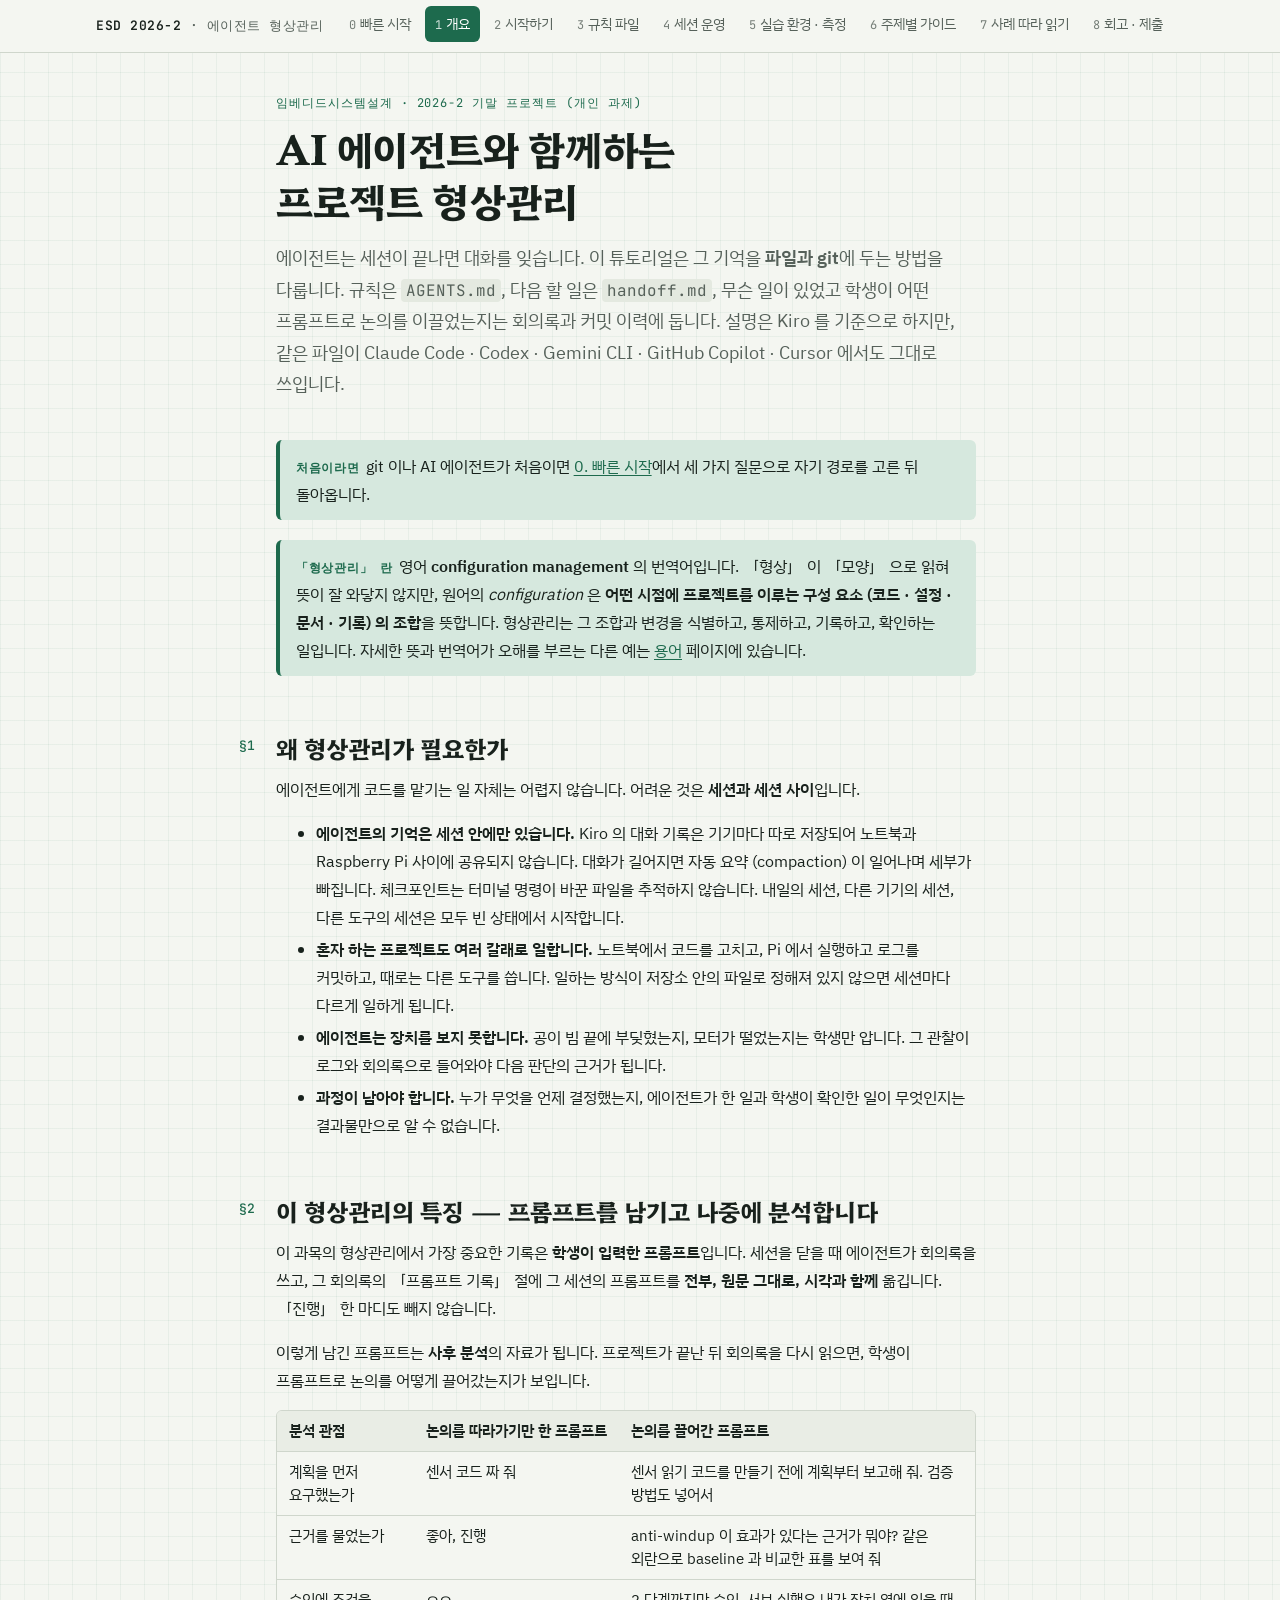
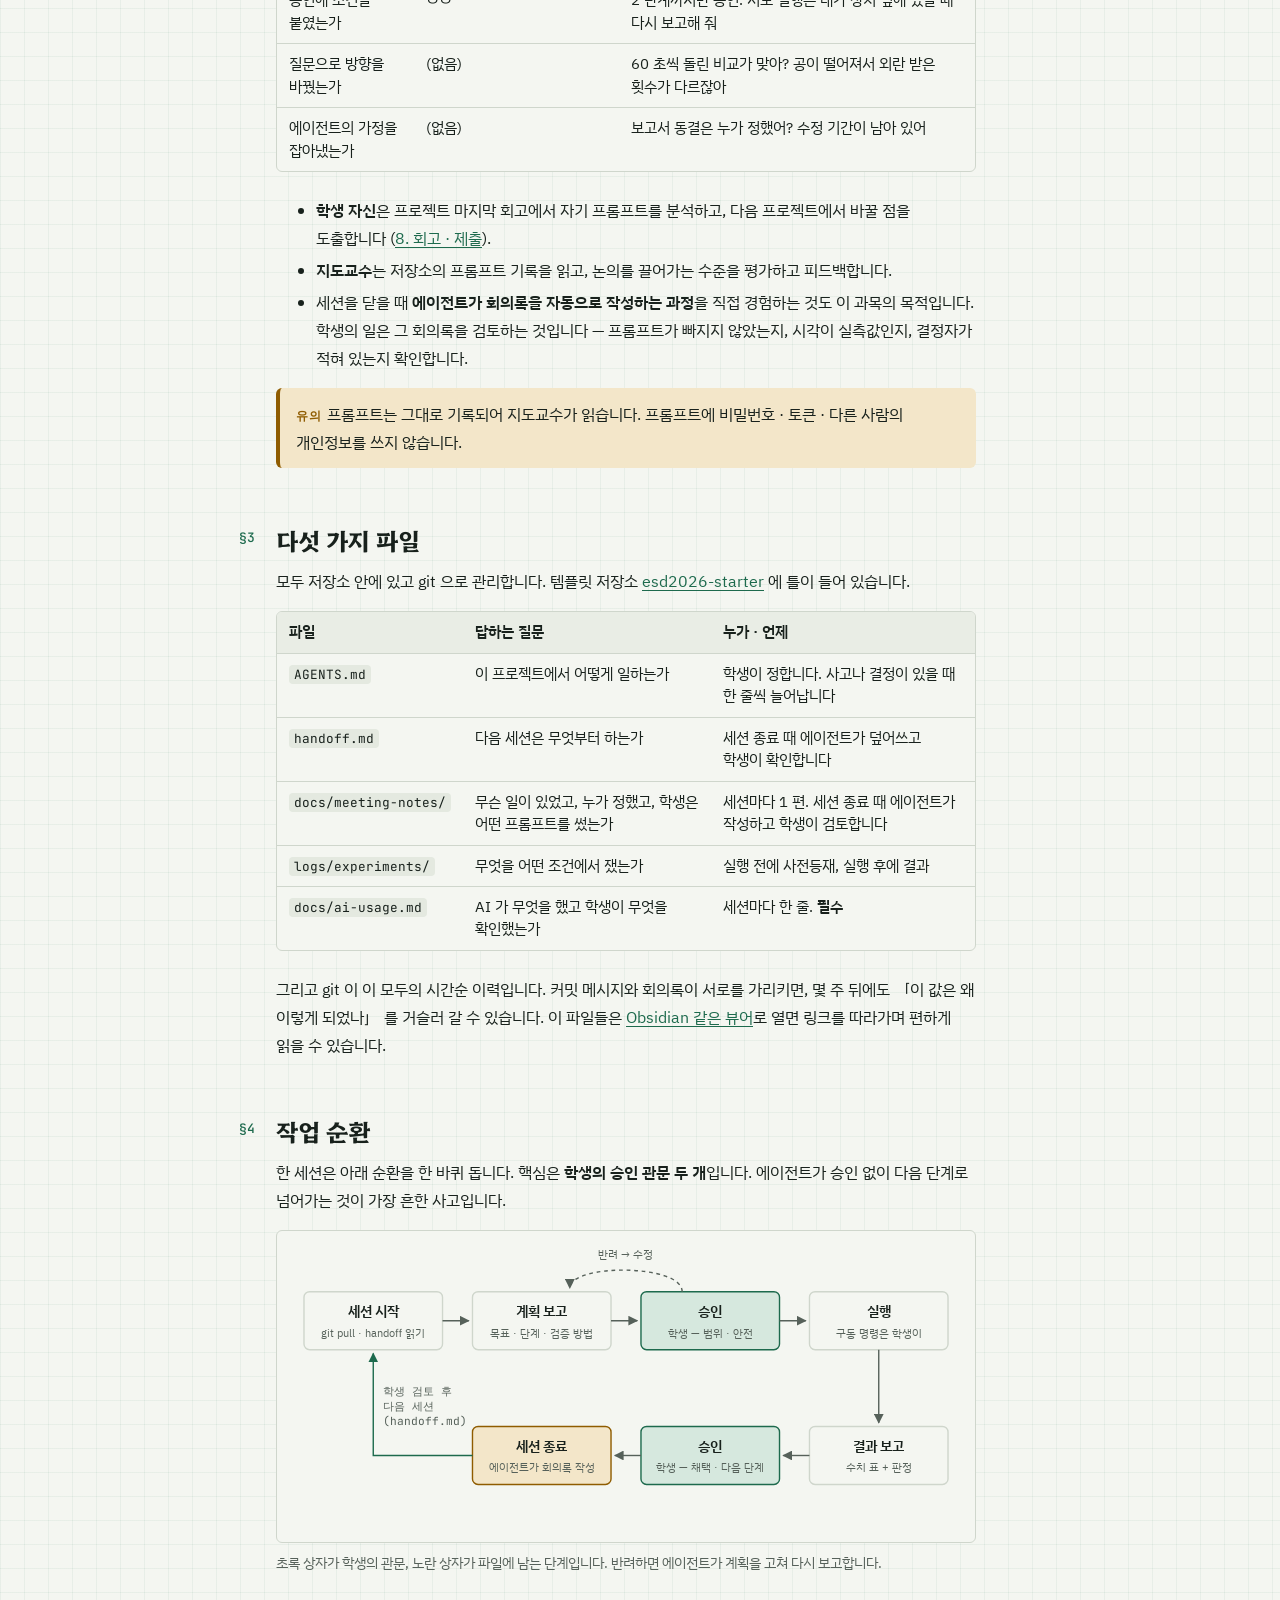
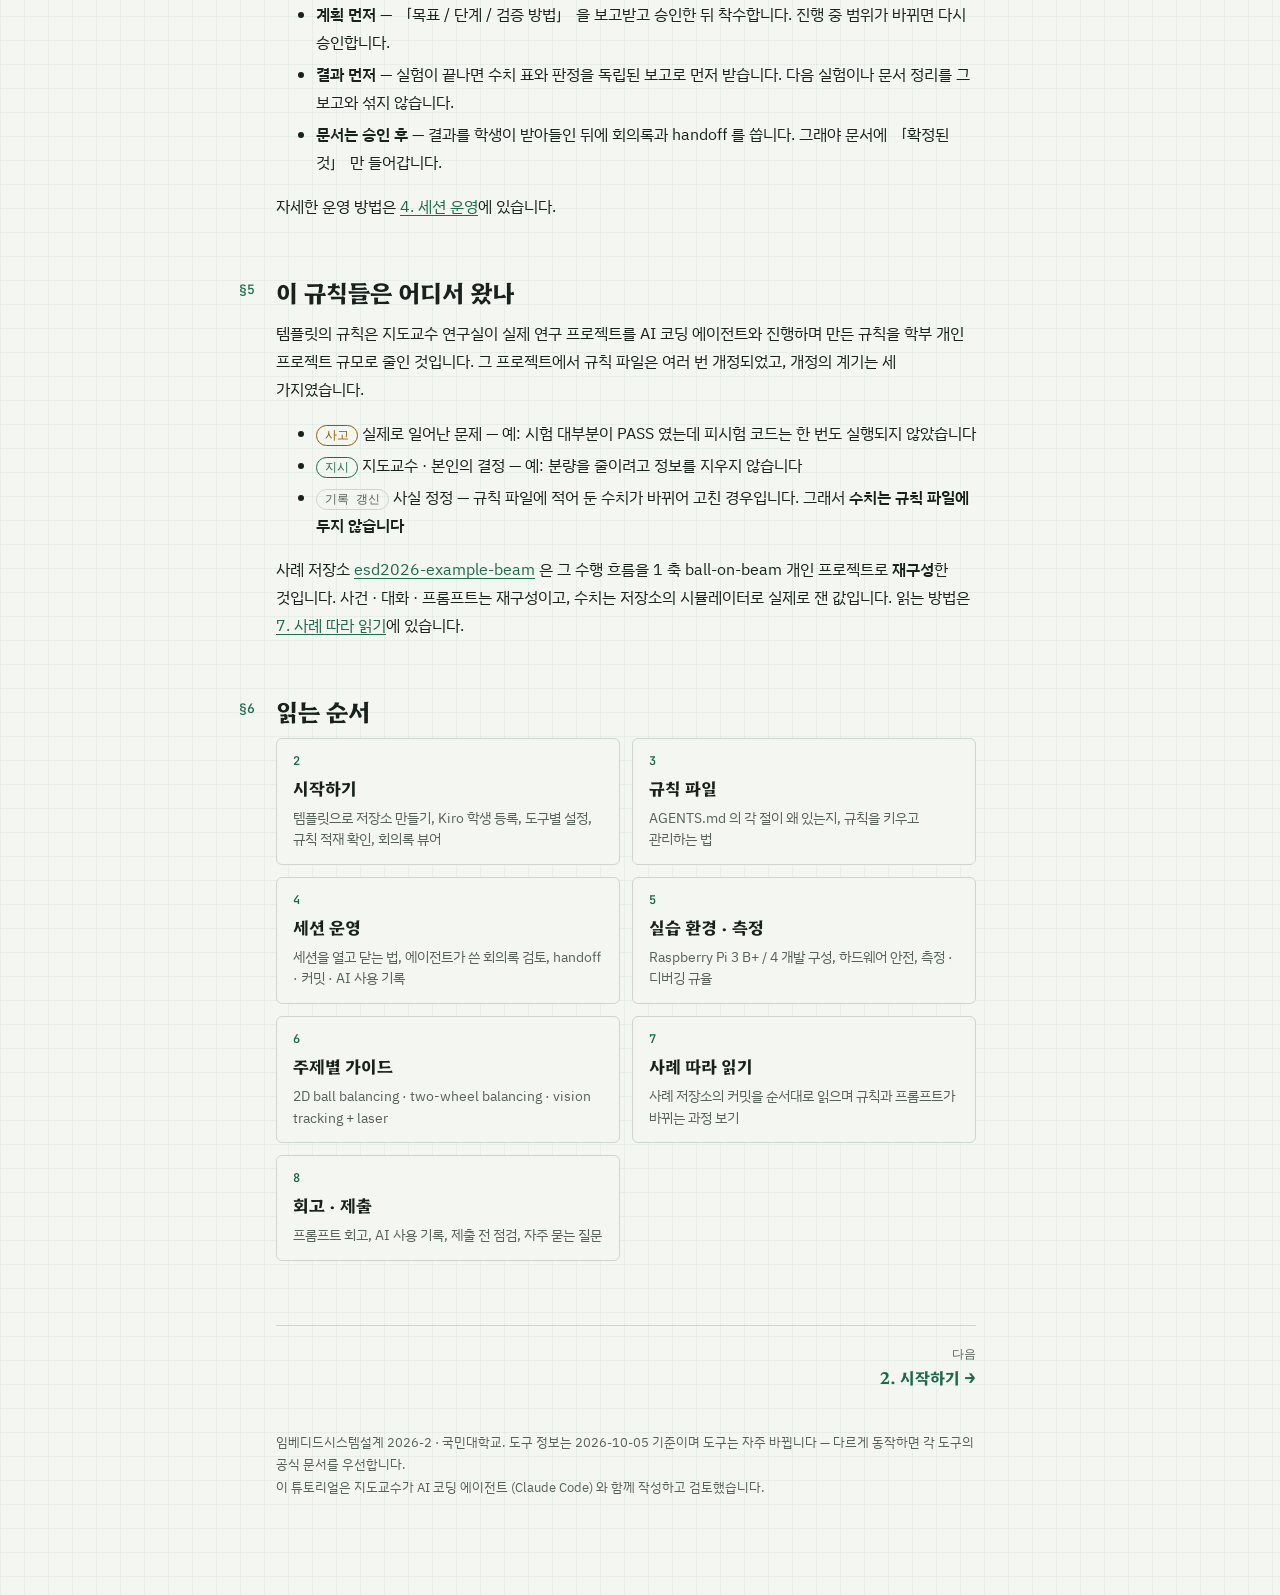
==== index.html @ 3dd1a9c3 "Tutorial site: quick start, eight chapters, three basics pages, glossary" ====
<!doctype html>
<html lang="ko">
<head>
<meta charset="utf-8">
<meta name="viewport" content="width=device-width, initial-scale=1, viewport-fit=cover">
<title>에이전트 형상관리 튜토리얼</title>
<meta name="description" content="임베디드시스템설계 2026-2 기말 프로젝트를 AI 코딩 에이전트와 진행할 때의 규칙 파일 · 인수인계 · 회의록 · 프롬프트 기록 방법">
<link rel="preconnect" href="https://fonts.googleapis.com">
<link rel="preconnect" href="https://fonts.gstatic.com" crossorigin>
<link rel="stylesheet" href="https://fonts.googleapis.com/css2?family=Hahmlet:wght@500;600;700&family=IBM+Plex+Sans+KR:wght@400;500;600&family=JetBrains+Mono:wght@400;500;600&display=swap">
<link rel="stylesheet" href="assets/style.css">
<script src="assets/site.js" defer></script>
</head>
<body>
<header class="topbar"><div class="topbar-inner">
  <a class="brand" href="index.html"><b>ESD 2026-2</b> · 에이전트 형상관리</a>
  <nav class="nav" aria-label="튜토리얼 페이지"><ol>
    <li><a href="start.html"><span class="n">0</span>빠른 시작</a></li>
    <li><a href="index.html" aria-current="page"><span class="n">1</span>개요</a></li>
    <li><a href="setup.html"><span class="n">2</span>시작하기</a></li>
    <li><a href="rules.html"><span class="n">3</span>규칙 파일</a></li>
    <li><a href="session.html"><span class="n">4</span>세션 운영</a></li>
    <li><a href="lab.html"><span class="n">5</span>실습 환경 · 측정</a></li>
    <li><a href="topics.html"><span class="n">6</span>주제별 가이드</a></li>
    <li><a href="case.html"><span class="n">7</span>사례 따라 읽기</a></li>
    <li><a href="submit.html"><span class="n">8</span>회고 · 제출</a></li>
    <li><a href="terms.html"><span class="n">∗</span>용어</a></li>
  </ol></nav>
</div></header>

<main class="page"><div class="col">

<header class="lead">
  <p class="eyebrow">임베디드시스템설계 · 2026-2 기말 프로젝트 (개인 과제)</p>
  <h1>AI 에이전트와 함께하는 프로젝트 형상관리</h1>
  <p class="lede">에이전트는 세션이 끝나면 대화를 잊습니다. 이 튜토리얼은 그 기억을 <strong>파일과 git</strong>에 두는 방법을 다룹니다.
  규칙은 <code>AGENTS.md</code>, 다음 할 일은 <code>handoff.md</code>, 무슨 일이 있었고 학생이 어떤 프롬프트로 논의를 이끌었는지는 회의록과 커밋 이력에 둡니다.
  설명은 Kiro 를 기준으로 하지만, 같은 파일이 Claude Code · Codex · Gemini CLI · GitHub Copilot · Cursor 에서도 그대로 쓰입니다.</p>
</header>

<div class="note"><p><span class="tag">처음이라면</span>git 이나 AI 에이전트가 처음이면 <a href="start.html">0. 빠른 시작</a>에서 세 가지 질문으로 자기 경로를 고른 뒤 돌아옵니다.</p></div>
<div class="note"><p><span class="tag">「형상관리」 란</span>영어 <strong>configuration management</strong> 의 번역어입니다. 「형상」 이 「모양」 으로 읽혀 뜻이 잘 와닿지 않지만,
원어의 <em>configuration</em> 은 <strong>어떤 시점에 프로젝트를 이루는 구성 요소 (코드 · 설정 · 문서 · 기록) 의 조합</strong>을 뜻합니다.
형상관리는 그 조합과 변경을 식별하고, 통제하고, 기록하고, 확인하는 일입니다. 자세한 뜻과 번역어가 오해를 부르는 다른 예는 <a href="terms.html">용어</a> 페이지에 있습니다.</p></div>

<h2 id="why"><span class="sec">§1</span>왜 형상관리가 필요한가</h2>
<p>에이전트에게 코드를 맡기는 일 자체는 어렵지 않습니다. 어려운 것은 <strong>세션과 세션 사이</strong>입니다.</p>
<ul>
  <li><strong>에이전트의 기억은 세션 안에만 있습니다.</strong> Kiro 의 대화 기록은 기기마다 따로 저장되어 노트북과 Raspberry Pi 사이에 공유되지 않습니다.
  대화가 길어지면 자동 요약 (compaction) 이 일어나며 세부가 빠집니다. 체크포인트는 터미널 명령이 바꾼 파일을 추적하지 않습니다.
  내일의 세션, 다른 기기의 세션, 다른 도구의 세션은 모두 빈 상태에서 시작합니다.</li>
  <li><strong>혼자 하는 프로젝트도 여러 갈래로 일합니다.</strong> 노트북에서 코드를 고치고, Pi 에서 실행하고 로그를 커밋하고, 때로는 다른 도구를 씁니다.
  일하는 방식이 저장소 안의 파일로 정해져 있지 않으면 세션마다 다르게 일하게 됩니다.</li>
  <li><strong>에이전트는 장치를 보지 못합니다.</strong> 공이 빔 끝에 부딪혔는지, 모터가 떨었는지는 학생만 압니다. 그 관찰이 로그와 회의록으로 들어와야 다음 판단의 근거가 됩니다.</li>
  <li><strong>과정이 남아야 합니다.</strong> 누가 무엇을 언제 결정했는지, 에이전트가 한 일과 학생이 확인한 일이 무엇인지는 결과물만으로 알 수 없습니다.</li>
</ul>

<h2 id="prompts"><span class="sec">§2</span>이 형상관리의 특징 — 프롬프트를 남기고 나중에 분석합니다</h2>
<p>이 과목의 형상관리에서 가장 중요한 기록은 <strong>학생이 입력한 프롬프트</strong>입니다. 세션을 닫을 때 에이전트가 회의록을 쓰고,
그 회의록의 「프롬프트 기록」 절에 그 세션의 프롬프트를 <strong>전부, 원문 그대로, 시각과 함께</strong> 옮깁니다. 「진행」 한 마디도 빼지 않습니다.</p>
<p>이렇게 남긴 프롬프트는 <strong>사후 분석</strong>의 자료가 됩니다. 프로젝트가 끝난 뒤 회의록을 다시 읽으면, 학생이 프롬프트로 논의를 어떻게 끌어갔는지가 보입니다.</p>
<div class="table-wrap"><table>
  <thead><tr><th>분석 관점</th><th>논의를 따라가기만 한 프롬프트</th><th>논의를 끌어간 프롬프트</th></tr></thead>
  <tbody>
    <tr><td>계획을 먼저 요구했는가</td><td>센서 코드 짜 줘</td><td>센서 읽기 코드를 만들기 전에 계획부터 보고해 줘. 검증 방법도 넣어서</td></tr>
    <tr><td>근거를 물었는가</td><td>좋아, 진행</td><td>anti-windup 이 효과가 있다는 근거가 뭐야? 같은 외란으로 baseline 과 비교한 표를 보여 줘</td></tr>
    <tr><td>승인에 조건을 붙였는가</td><td>ㅇㅇ</td><td>2 단계까지만 승인. 서보 실행은 내가 장치 옆에 있을 때 다시 보고해 줘</td></tr>
    <tr><td>질문으로 방향을 바꿨는가</td><td>(없음)</td><td>60 초씩 돌린 비교가 맞아? 공이 떨어져서 외란 받은 횟수가 다르잖아</td></tr>
    <tr><td>에이전트의 가정을 잡아냈는가</td><td>(없음)</td><td>보고서 동결은 누가 정했어? 수정 기간이 남아 있어</td></tr>
  </tbody>
</table></div>
<ul>
  <li><strong>학생 자신</strong>은 프로젝트 마지막 회고에서 자기 프롬프트를 분석하고, 다음 프로젝트에서 바꿀 점을 도출합니다 (<a href="submit.html#retro">8. 회고 · 제출</a>).</li>
  <li><strong>지도교수</strong>는 저장소의 프롬프트 기록을 읽고, 논의를 끌어가는 수준을 평가하고 피드백합니다.</li>
  <li>세션을 닫을 때 <strong>에이전트가 회의록을 자동으로 작성하는 과정</strong>을 직접 경험하는 것도 이 과목의 목적입니다. 학생의 일은 그 회의록을 검토하는 것입니다 — 프롬프트가 빠지지 않았는지, 시각이 실측값인지, 결정자가 적혀 있는지 확인합니다.</li>
</ul>
<div class="warn"><p><span class="tag">유의</span>프롬프트는 그대로 기록되어 지도교수가 읽습니다. 프롬프트에 비밀번호 · 토큰 · 다른 사람의 개인정보를 쓰지 않습니다.</p></div>

<h2 id="files"><span class="sec">§3</span>다섯 가지 파일</h2>
<p>모두 저장소 안에 있고 git 으로 관리합니다. 템플릿 저장소 <a href="https://github.com/yongsoojoo/esd2026-starter">esd2026-starter</a> 에 틀이 들어 있습니다.</p>
<div class="table-wrap"><table>
  <thead><tr><th>파일</th><th>답하는 질문</th><th>누가 · 언제</th></tr></thead>
  <tbody>
    <tr><td><code>AGENTS.md</code></td><td>이 프로젝트에서 어떻게 일하는가</td><td>학생이 정합니다. 사고나 결정이 있을 때 한 줄씩 늘어납니다</td></tr>
    <tr><td><code>handoff.md</code></td><td>다음 세션은 무엇부터 하는가</td><td>세션 종료 때 에이전트가 덮어쓰고 학생이 확인합니다</td></tr>
    <tr><td><code>docs/meeting-notes/</code></td><td>무슨 일이 있었고, 누가 정했고, 학생은 어떤 프롬프트를 썼는가</td><td>세션마다 1 편. 세션 종료 때 에이전트가 작성하고 학생이 검토합니다</td></tr>
    <tr><td><code>logs/experiments/</code></td><td>무엇을 어떤 조건에서 쟀는가</td><td>실행 전에 사전등재, 실행 후에 결과</td></tr>
    <tr><td><code>docs/ai-usage.md</code></td><td>AI 가 무엇을 했고 학생이 무엇을 확인했는가</td><td>세션마다 한 줄. <strong>필수</strong></td></tr>
  </tbody>
</table></div>
<p>그리고 git 이 이 모두의 시간순 이력입니다. 커밋 메시지와 회의록이 서로를 가리키면, 몇 주 뒤에도 「이 값은 왜 이렇게 되었나」 를 거슬러 갈 수 있습니다.
이 파일들은 <a href="setup.html#viewer">Obsidian 같은 뷰어</a>로 열면 링크를 따라가며 편하게 읽을 수 있습니다.</p>

<h2 id="cycle"><span class="sec">§4</span>작업 순환</h2>
<p>한 세션은 아래 순환을 한 바퀴 돕니다. 핵심은 <strong>학생의 승인 관문 두 개</strong>입니다. 에이전트가 승인 없이 다음 단계로 넘어가는 것이 가장 흔한 사고입니다.</p>
<figure>
  <div class="diagram">
    <svg viewBox="0 -28 720 298" width="720" role="img" aria-labelledby="cycle-title">
      <title id="cycle-title">세션 시작, 계획 보고, 학생 승인, 실행, 결과 보고, 학생 승인, 세션 종료를 거쳐 다음 세션으로 돌아가는 순환</title>
      <defs>
        <marker id="ah" viewBox="0 0 10 10" refX="9" refY="5" markerWidth="7" markerHeight="7" orient="auto-start-reverse"><path class="arrowhead" d="M0,0 L10,5 L0,10 z"/></marker>
        <marker id="ah-acc" viewBox="0 0 10 10" refX="9" refY="5" markerWidth="7" markerHeight="7" orient="auto-start-reverse"><path class="arrowhead accent" d="M0,0 L10,5 L0,10 z"/></marker>
      </defs>
      <rect class="box" x="16" y="24" width="148" height="62" rx="6"/>
      <text x="90" y="50" text-anchor="middle" font-size="15" font-weight="600">세션 시작</text>
      <text x="90" y="72" text-anchor="middle" font-size="12" class="muted">git pull · handoff 읽기</text>

      <rect class="box" x="196" y="24" width="148" height="62" rx="6"/>
      <text x="270" y="50" text-anchor="middle" font-size="15" font-weight="600">계획 보고</text>
      <text x="270" y="72" text-anchor="middle" font-size="12" class="muted">목표 · 단계 · 검증 방법</text>

      <rect class="box human" x="376" y="24" width="148" height="62" rx="6"/>
      <text x="450" y="50" text-anchor="middle" font-size="15" font-weight="600">승인</text>
      <text x="450" y="72" text-anchor="middle" font-size="12" class="muted">학생 — 범위 · 안전</text>

      <rect class="box" x="556" y="24" width="148" height="62" rx="6"/>
      <text x="630" y="50" text-anchor="middle" font-size="15" font-weight="600">실행</text>
      <text x="630" y="72" text-anchor="middle" font-size="12" class="muted">구동 명령은 학생이</text>

      <rect class="box" x="556" y="168" width="148" height="62" rx="6"/>
      <text x="630" y="194" text-anchor="middle" font-size="15" font-weight="600">결과 보고</text>
      <text x="630" y="216" text-anchor="middle" font-size="12" class="muted">수치 표 + 판정</text>

      <rect class="box human" x="376" y="168" width="148" height="62" rx="6"/>
      <text x="450" y="194" text-anchor="middle" font-size="15" font-weight="600">승인</text>
      <text x="450" y="216" text-anchor="middle" font-size="12" class="muted">학생 — 채택 · 다음 단계</text>

      <rect class="box file" x="196" y="168" width="148" height="62" rx="6"/>
      <text x="270" y="194" text-anchor="middle" font-size="15" font-weight="600">세션 종료</text>
      <text x="270" y="216" text-anchor="middle" font-size="12" class="muted">에이전트가 회의록 작성</text>

      <path class="edge" d="M164,55 H192" marker-end="url(#ah)"/>
      <path class="edge" d="M344,55 H372" marker-end="url(#ah)"/>
      <path class="edge" d="M524,55 H552" marker-end="url(#ah)"/>
      <path class="edge" d="M630,86 V164" marker-end="url(#ah)"/>
      <path class="edge" d="M556,199 H528" marker-end="url(#ah)"/>
      <path class="edge" d="M376,199 H348" marker-end="url(#ah)"/>
      <path class="edge accent" d="M196,199 H90 V90" marker-end="url(#ah-acc)"/>
      <text x="100" y="134" font-size="12" class="mono muted">학생 검토 후</text>
      <text x="100" y="150" font-size="12" class="mono muted">다음 세션</text>
      <text x="100" y="166" font-size="12" class="mono muted">(handoff.md)</text>
      <path class="edge" d="M420,24 C420,-6 300,-6 300,20" stroke-dasharray="4 4" marker-end="url(#ah)"/>
      <text x="360" y="-12" text-anchor="middle" font-size="12" class="muted">반려 → 수정</text>
    </svg>
  </div>
  <figcaption>초록 상자가 학생의 관문, 노란 상자가 파일에 남는 단계입니다. 반려하면 에이전트가 계획을 고쳐 다시 보고합니다.</figcaption>
</figure>
<ul>
  <li><strong>계획 먼저</strong> — 「목표 / 단계 / 검증 방법」 을 보고받고 승인한 뒤 착수합니다. 진행 중 범위가 바뀌면 다시 승인합니다.</li>
  <li><strong>결과 먼저</strong> — 실험이 끝나면 수치 표와 판정을 독립된 보고로 먼저 받습니다. 다음 실험이나 문서 정리를 그 보고와 섞지 않습니다.</li>
  <li><strong>문서는 승인 후</strong> — 결과를 학생이 받아들인 뒤에 회의록과 handoff 를 씁니다. 그래야 문서에 「확정된 것」 만 들어갑니다.</li>
</ul>
<p>자세한 운영 방법은 <a href="session.html">4. 세션 운영</a>에 있습니다.</p>

<h2 id="origin"><span class="sec">§5</span>이 규칙들은 어디서 왔나</h2>
<p>템플릿의 규칙은 지도교수 연구실이 실제 연구 프로젝트를 AI 코딩 에이전트와 진행하며 만든 규칙을 학부 개인 프로젝트 규모로 줄인 것입니다.
그 프로젝트에서 규칙 파일은 여러 번 개정되었고, 개정의 계기는 세 가지였습니다.</p>
<ul>
  <li><span class="chip incident">사고</span> 실제로 일어난 문제 — 예: 시험 대부분이 PASS 였는데 피시험 코드는 한 번도 실행되지 않았습니다</li>
  <li><span class="chip directive">지시</span> 지도교수 · 본인의 결정 — 예: 분량을 줄이려고 정보를 지우지 않습니다</li>
  <li><span class="chip">기록 갱신</span> 사실 정정 — 규칙 파일에 적어 둔 수치가 바뀌어 고친 경우입니다. 그래서 <strong>수치는 규칙 파일에 두지 않습니다</strong></li>
</ul>
<p>사례 저장소 <a href="https://github.com/yongsoojoo/esd2026-example-beam">esd2026-example-beam</a> 은 그 수행 흐름을 1 축 ball-on-beam 개인 프로젝트로 <strong>재구성</strong>한 것입니다.
사건 · 대화 · 프롬프트는 재구성이고, 수치는 저장소의 시뮬레이터로 실제로 잰 값입니다. 읽는 방법은 <a href="case.html">7. 사례 따라 읽기</a>에 있습니다.</p>

<h2 id="map"><span class="sec">§6</span>읽는 순서</h2>
<div class="cards">
  <a class="card" href="setup.html"><span class="n">2</span><b>시작하기</b><span>템플릿으로 저장소 만들기, Kiro 학생 등록, 도구별 설정, 규칙 적재 확인, 회의록 뷰어</span></a>
  <a class="card" href="rules.html"><span class="n">3</span><b>규칙 파일</b><span>AGENTS.md 의 각 절이 왜 있는지, 규칙을 키우고 관리하는 법</span></a>
  <a class="card" href="session.html"><span class="n">4</span><b>세션 운영</b><span>세션을 열고 닫는 법, 에이전트가 쓴 회의록 검토, handoff · 커밋 · AI 사용 기록</span></a>
  <a class="card" href="lab.html"><span class="n">5</span><b>실습 환경 · 측정</b><span>Raspberry Pi 3 B+ / 4 개발 구성, 하드웨어 안전, 측정 · 디버깅 규율</span></a>
  <a class="card" href="topics.html"><span class="n">6</span><b>주제별 가이드</b><span>2D ball balancing · two-wheel balancing · vision tracking + laser</span></a>
  <a class="card" href="case.html"><span class="n">7</span><b>사례 따라 읽기</b><span>사례 저장소의 커밋을 순서대로 읽으며 규칙과 프롬프트가 바뀌는 과정 보기</span></a>
  <a class="card" href="submit.html"><span class="n">8</span><b>회고 · 제출</b><span>프롬프트 회고, AI 사용 기록, 제출 전 점검, 자주 묻는 질문</span></a>
</div>

<div class="pager">
  <a class="next" href="setup.html"><span>다음</span><b>2. 시작하기 →</b></a>
</div>

<footer class="site">
  <p>임베디드시스템설계 2026-2 · 국민대학교. 도구 정보는 2026-10-05 기준이며 도구는 자주 바뀝니다 — 다르게 동작하면 각 도구의 공식 문서를 우선합니다.<br>
  이 튜토리얼은 지도교수가 AI 코딩 에이전트 (Claude Code) 와 함께 작성하고 검토했습니다.</p>
</footer>

</div></main>
</body>
</html>
---- assets/style.css ----
/* Layout concept: an engineering logbook — one reading column (~68ch) on grid paper,
   section numbers (§) hang in the left margin on wide screens, rules and incidents are tagged like log entries. */
:root {
  --paper: #f4f6f1;
  --panel: #e9ede5;
  --ink: #18211c;
  --muted: #56615a;
  --rule: #cfd6cc;
  --grid: rgba(30, 107, 78, 0.06);
  --accent: #1d6a4d;
  --accent-soft: #d6e8de;
  --on-accent: #ffffff;
  --amber: #8f5c00;
  --amber-soft: #f3e6c9;
  --danger: #a8261d;
  --danger-soft: #f5dcd8;
  --code-bg: #e4e9e0;
  --f-display: "Hahmlet", "Noto Serif KR", "AppleMyungjo", serif;
  --f-body: "IBM Plex Sans KR", "Apple SD Gothic Neo", "Malgun Gothic", system-ui, sans-serif;
  --f-mono: "JetBrains Mono", "Nanum Gothic Coding", ui-monospace, "SFMono-Regular", Menlo, Consolas, monospace;
  --measure: 70ch;
  --radius: 6px;
  color-scheme: light;
}
@media (prefers-color-scheme: dark) {
  :root:not([data-theme="light"]) {
    --paper: #111714; --panel: #18201c; --ink: #e2e8e4; --muted: #9ba7a0; --rule: #2b3530;
    --grid: rgba(91, 196, 145, 0.05); --accent: #5bc491; --accent-soft: #1d3329; --on-accent: #0c1310;
    --amber: #e3ab4f; --amber-soft: #33291a; --danger: #f08a80; --danger-soft: #3a1f1c; --code-bg: #1a231f;
    color-scheme: dark;
  }
}
:root[data-theme="dark"] {
  --paper: #111714; --panel: #18201c; --ink: #e2e8e4; --muted: #9ba7a0; --rule: #2b3530;
  --grid: rgba(91, 196, 145, 0.05); --accent: #5bc491; --accent-soft: #1d3329; --on-accent: #0c1310;
  --amber: #e3ab4f; --amber-soft: #33291a; --danger: #f08a80; --danger-soft: #3a1f1c; --code-bg: #1a231f;
  color-scheme: dark;
}

* { box-sizing: border-box; }
html { -webkit-text-size-adjust: 100%; }
body {
  margin: 0;
  background-color: var(--paper);
  background-image:
    linear-gradient(var(--grid) 1px, transparent 1px),
    linear-gradient(90deg, var(--grid) 1px, transparent 1px);
  background-size: 24px 24px;
  color: var(--ink);
  font: 16px/1.75 var(--f-body);
  word-break: keep-all;
  overflow-wrap: anywhere;
}
a { color: var(--accent); text-underline-offset: 3px; }
a:focus-visible, button:focus-visible { outline: 2px solid var(--accent); outline-offset: 2px; }
img, svg { max-width: 100%; height: auto; }

/* ---------- top bar ---------- */
.topbar {
  position: sticky; top: env(safe-area-inset-top, 0px); z-index: 10;
  background: var(--paper);
  border-bottom: 1px solid var(--rule);
}
.topbar-inner {
  max-width: 1120px; margin: 0 auto; padding-inline: 16px;
  display: flex; align-items: center; gap: 16px; min-height: 52px;
}
.brand { font-family: var(--f-mono); font-size: 13px; letter-spacing: 0.04em; color: var(--muted); white-space: nowrap; text-decoration: none; }
.brand b { color: var(--ink); font-weight: 600; }
.nav { overflow-x: auto; scrollbar-width: none; min-width: 0; flex: 1; }
.nav::-webkit-scrollbar { display: none; }
.nav ol { list-style: none; margin: 0; padding: 0; display: flex; gap: 4px; }
.nav a {
  display: block; padding: 6px 10px; border-radius: var(--radius);
  color: var(--muted); text-decoration: none; font-size: 14px; white-space: nowrap;
}
.nav a:hover { color: var(--ink); background: var(--panel); }
.nav a[aria-current="page"] { color: var(--on-accent); background: var(--accent); }
.nav .n { font-family: var(--f-mono); font-size: 12px; margin-right: 4px; opacity: 0.8; }

/* ---------- page column ---------- */
.page { max-width: 1120px; margin: 0 auto; padding-inline: 16px; padding-block: 40px 80px; }
.col { max-width: var(--measure); margin-inline: auto; }
@media (min-width: 1040px) {
  .col { margin-left: 180px; }
}
header.lead { margin-bottom: 40px; }
.eyebrow { font-family: var(--f-mono); font-size: 12px; letter-spacing: 0.08em; text-transform: uppercase; color: var(--accent); margin: 0 0 8px; }
h1, h2, h3 { font-family: var(--f-display); line-height: 1.3; text-wrap: balance; color: var(--ink); }
h1 { font-size: clamp(28px, 4.6vw, 40px); font-weight: 700; margin: 0 0 16px; letter-spacing: -0.01em; }
h2 { font-size: 24px; font-weight: 700; margin: 56px 0 12px; position: relative; scroll-margin-top: 72px; }
h3 { font-size: 18px; font-weight: 600; margin: 32px 0 8px; scroll-margin-top: 72px; }
h2 .sec {
  font-family: var(--f-mono); font-size: 13px; font-weight: 500; color: var(--accent);
  display: block; margin-bottom: 2px; letter-spacing: 0.04em;
}
@media (min-width: 1040px) {
  h2 .sec { position: absolute; left: -150px; top: 6px; width: 130px; text-align: right; }
}
p, ul, ol { margin: 0 0 16px; }
li { margin-bottom: 4px; }
.lede { font-size: 18px; color: var(--muted); max-width: 62ch; }
strong { font-weight: 600; }
hr { border: 0; border-top: 1px solid var(--rule); margin: 48px 0; }
small, .small { font-size: 14px; color: var(--muted); }

/* ---------- code ---------- */
code { font-family: var(--f-mono); font-size: 0.88em; background: var(--code-bg); padding: 1px 5px; border-radius: 4px; }
pre {
  position: relative; margin: 0 0 20px; padding: 36px 16px 14px; overflow-x: auto;
  background: var(--code-bg); border: 1px solid var(--rule); border-radius: var(--radius);
  font: 13.5px/1.6 var(--f-mono); tab-size: 2;
}
pre code { background: none; padding: 0; font-size: inherit; white-space: pre; }
pre[data-file]::before {
  content: attr(data-file); position: absolute; top: 10px; left: 16px; right: 64px; color: var(--muted);
  font-size: 12px; letter-spacing: 0.03em; white-space: nowrap; overflow: hidden; text-overflow: ellipsis;
}
.copy {
  position: absolute; top: 8px; right: 8px; font: 12px var(--f-mono); color: var(--muted);
  background: var(--paper); border: 1px solid var(--rule); border-radius: 4px; padding: 2px 8px; cursor: pointer;
}
.copy:hover { color: var(--ink); }

/* ---------- prompt (what a student types) ---------- */
.prompt {
  margin: 0 0 20px; padding: 12px 72px 12px 44px; position: relative;
  border: 1px dashed var(--accent); border-radius: var(--radius); background: var(--paper);
}
.prompt::before {
  content: "›"; position: absolute; left: 16px; top: 8px; font: 700 20px var(--f-mono); color: var(--accent);
}
.prompt p:last-child { margin-bottom: 0; }

/* ---------- callouts ---------- */
.note, .warn, .danger {
  margin: 0 0 20px; padding: 12px 16px; border-radius: var(--radius); border-left: 4px solid;
}
.note { background: var(--accent-soft); border-color: var(--accent); }
.warn { background: var(--amber-soft); border-color: var(--amber); }
.danger { background: var(--danger-soft); border-color: var(--danger); }
.note > :last-child, .warn > :last-child, .danger > :last-child { margin-bottom: 0; }
.tag { font: 600 12px var(--f-mono); letter-spacing: 0.06em; text-transform: uppercase; margin-right: 6px; }
.warn .tag { color: var(--amber); }
.danger .tag { color: var(--danger); }
.note .tag { color: var(--accent); }

/* ---------- rule entries (quoted from AGENTS.md) ---------- */
.rule { border-top: 1px solid var(--rule); padding-block: 14px; display: grid; grid-template-columns: 64px minmax(0, 1fr); gap: 12px; }
.rule:last-of-type { border-bottom: 1px solid var(--rule); }
.rule .ref { font: 600 13px var(--f-mono); color: var(--accent); padding-top: 3px; }
.rule h3 { margin: 0 0 4px; font-size: 16px; }
.rule p { margin: 0 0 6px; }
.rule p:last-child { margin: 0; }
.chip {
  display: inline-block; font: 500 12px var(--f-mono); padding: 1px 8px; border-radius: 999px;
  border: 1px solid var(--rule); color: var(--muted); text-decoration: none; white-space: nowrap;
}
a.chip:hover { border-color: var(--accent); color: var(--accent); }
.chip.incident { border-color: var(--amber); color: var(--amber); }
.chip.directive { border-color: var(--accent); color: var(--accent); }

/* ---------- tables ---------- */
.table-wrap { overflow-x: auto; margin: 0 0 24px; border: 1px solid var(--rule); border-radius: var(--radius); background: var(--paper); }
table { border-collapse: collapse; width: 100%; min-width: 34rem; font-size: 14.5px; line-height: 1.55; }
th, td { text-align: left; vertical-align: top; padding: 9px 12px; border-bottom: 1px solid var(--rule); }
th { font-weight: 600; background: var(--panel); white-space: nowrap; }
tr:last-child td { border-bottom: 0; }
td code { white-space: nowrap; }
.num { font-variant-numeric: tabular-nums; text-align: right; }
.ok { color: var(--accent); font-weight: 600; }
.no { color: var(--danger); font-weight: 600; }
.tbd { color: var(--amber); font-weight: 600; }

/* ---------- cards (page index) ---------- */
.cards { display: grid; grid-template-columns: repeat(auto-fill, minmax(min(100%, 250px), 1fr)); gap: 12px; margin: 0 0 24px; }
.card {
  display: flex; flex-direction: column; gap: 4px; padding: 14px 16px; min-width: 0;
  border: 1px solid var(--rule); border-radius: var(--radius); background: var(--paper);
  color: var(--ink); text-decoration: none;
}
.card:hover { border-color: var(--accent); }
.card .n { font: 600 12px var(--f-mono); color: var(--accent); }
.card b { font-family: var(--f-display); font-size: 17px; }
.card span { font-size: 14px; color: var(--muted); line-height: 1.55; }

/* ---------- figures ---------- */
figure { margin: 0 0 24px; }
figure .diagram { overflow-x: auto; border: 1px solid var(--rule); border-radius: var(--radius); background: var(--paper); padding: 12px; }
figcaption { font-size: 14px; color: var(--muted); margin-top: 8px; }
.diagram svg text { font-family: var(--f-body); fill: var(--ink); }
.diagram svg .mono { font-family: var(--f-mono); }
.diagram svg .muted { fill: var(--muted); }
.diagram svg .box { fill: var(--paper); stroke: var(--rule); stroke-width: 1.5; }
.diagram svg .box.human { fill: var(--accent-soft); stroke: var(--accent); }
.diagram svg .box.file { fill: var(--amber-soft); stroke: var(--amber); }
.diagram svg .edge { stroke: var(--muted); stroke-width: 1.5; fill: none; }
.diagram svg .edge.accent { stroke: var(--accent); }
.diagram svg .arrowhead { fill: var(--muted); }
.diagram svg .arrowhead.accent { fill: var(--accent); }

/* ---------- definition list ---------- */
dl.kv { display: grid; grid-template-columns: minmax(0, 10em) minmax(0, 1fr); gap: 8px 16px; margin: 0 0 20px; }
dl.kv dt { font-weight: 600; }
dl.kv dd { margin: 0; }
@media (max-width: 560px) {
  dl.kv { grid-template-columns: minmax(0, 1fr); gap: 2px; }
  dl.kv dd { margin-bottom: 10px; }
  .rule { grid-template-columns: minmax(0, 1fr); gap: 2px; }
}

/* ---------- pager ---------- */
.pager { display: flex; justify-content: space-between; gap: 12px; flex-wrap: wrap; margin-top: 64px; padding-top: 20px; border-top: 1px solid var(--rule); }
.pager a { text-decoration: none; display: flex; flex-direction: column; min-width: 0; }
.pager a span { font: 12px var(--f-mono); color: var(--muted); }
.pager a b { font-family: var(--f-display); }
.pager .next { text-align: right; margin-left: auto; }

footer.site { margin-top: 40px; font-size: 13px; color: var(--muted); }

@media (prefers-reduced-motion: reduce) {
  * { scroll-behavior: auto !important; transition: none !important; }
}
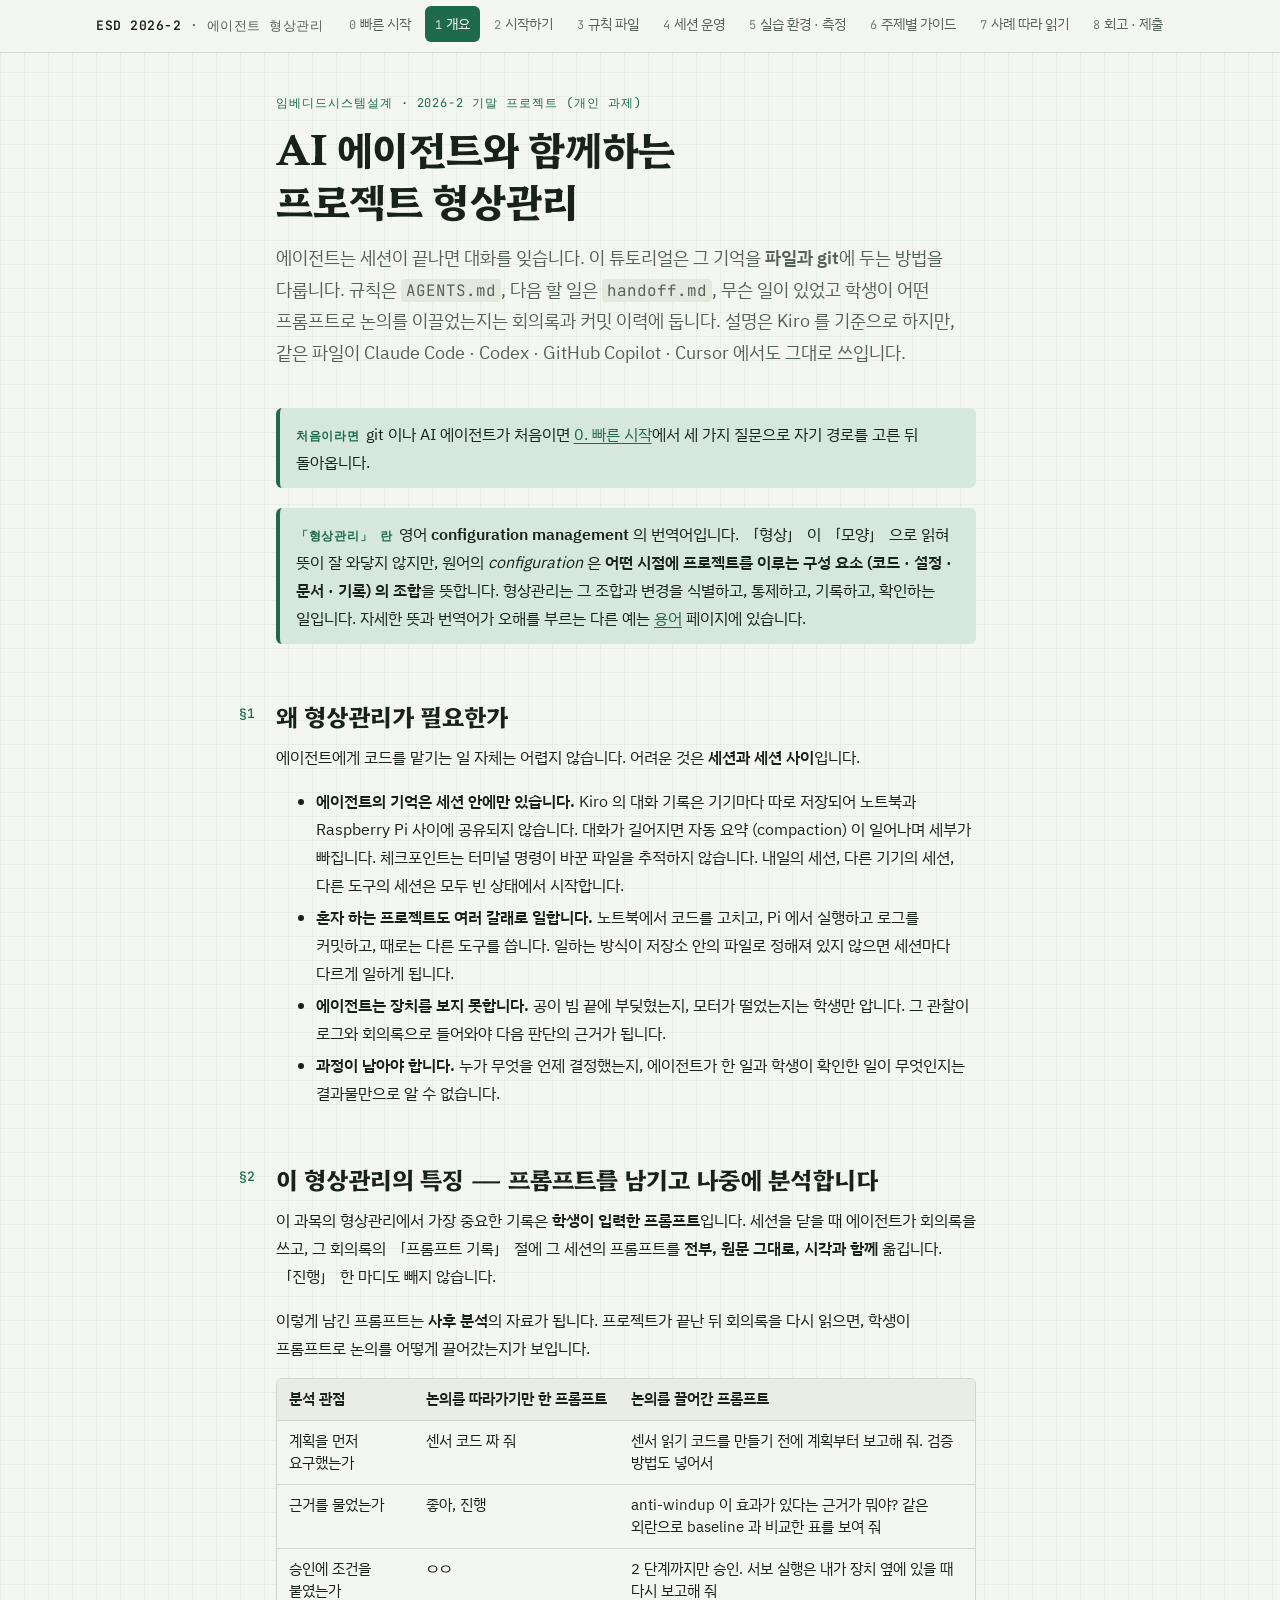
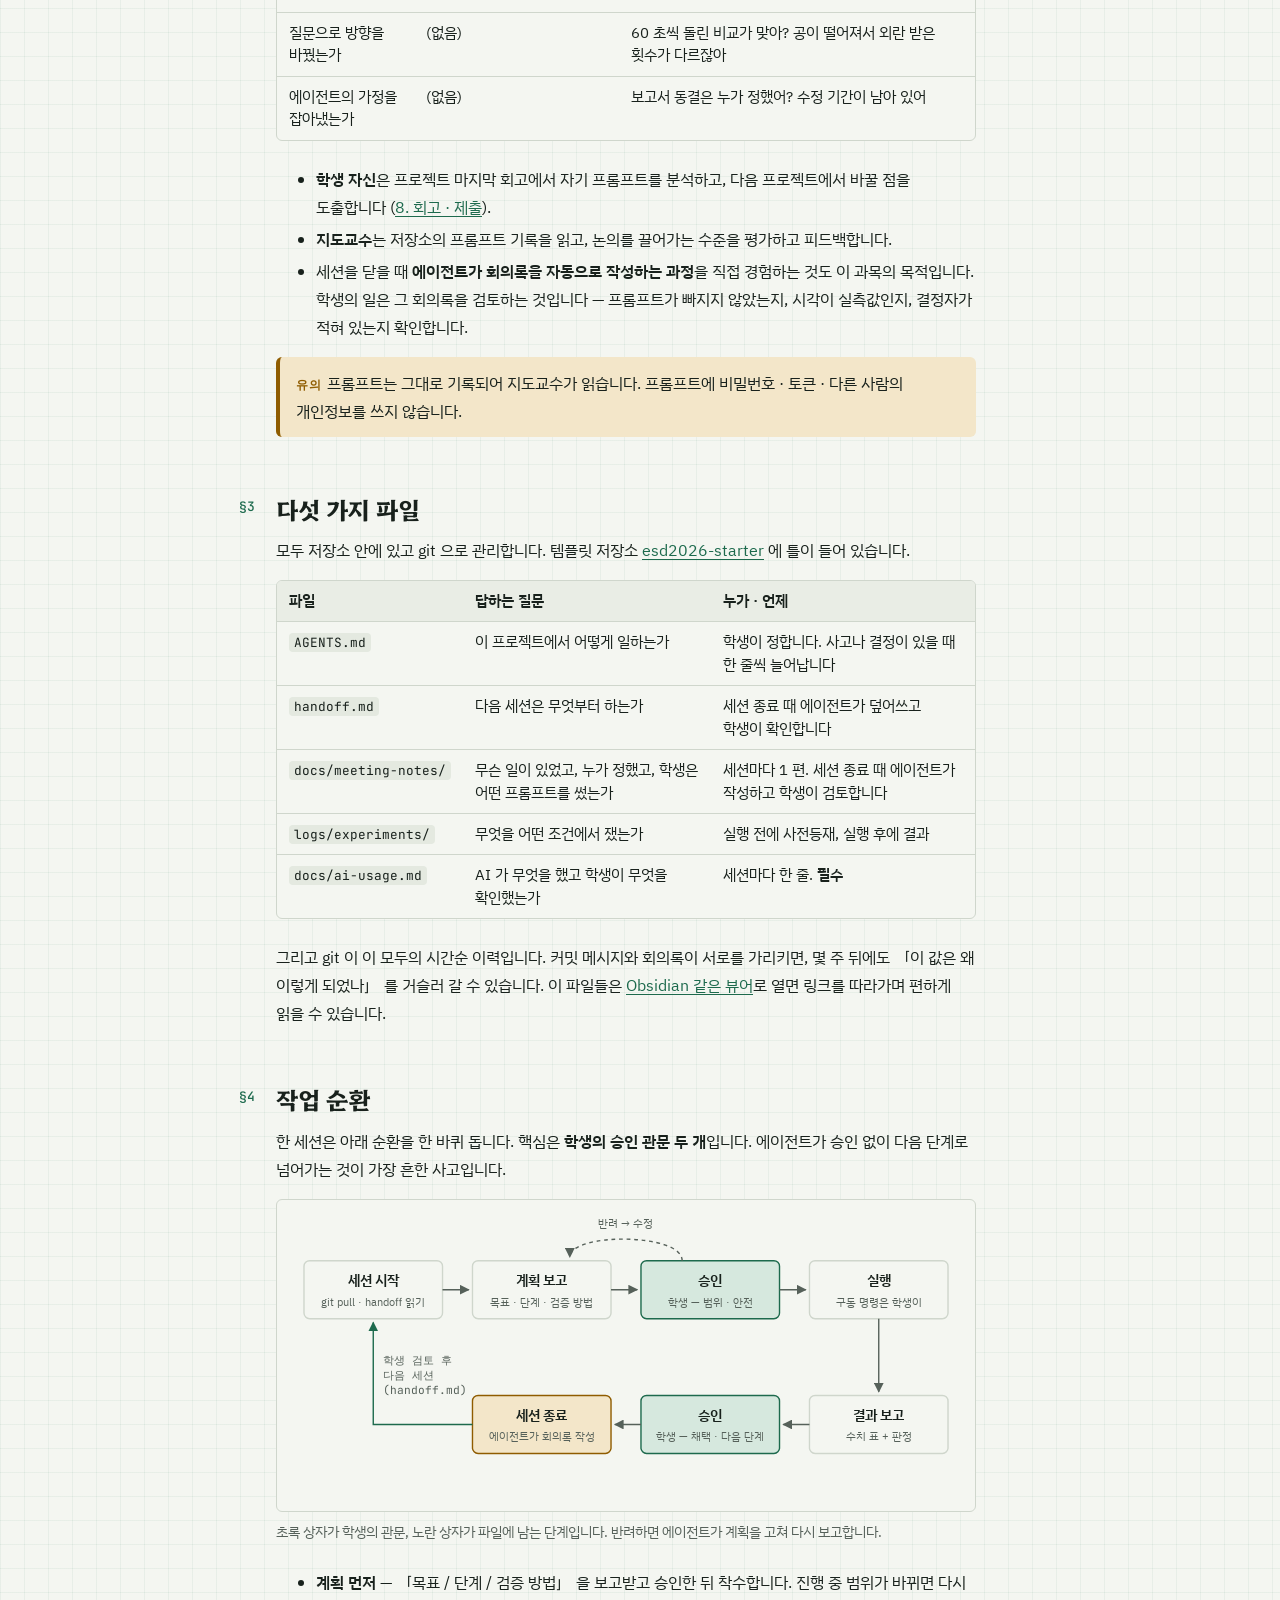
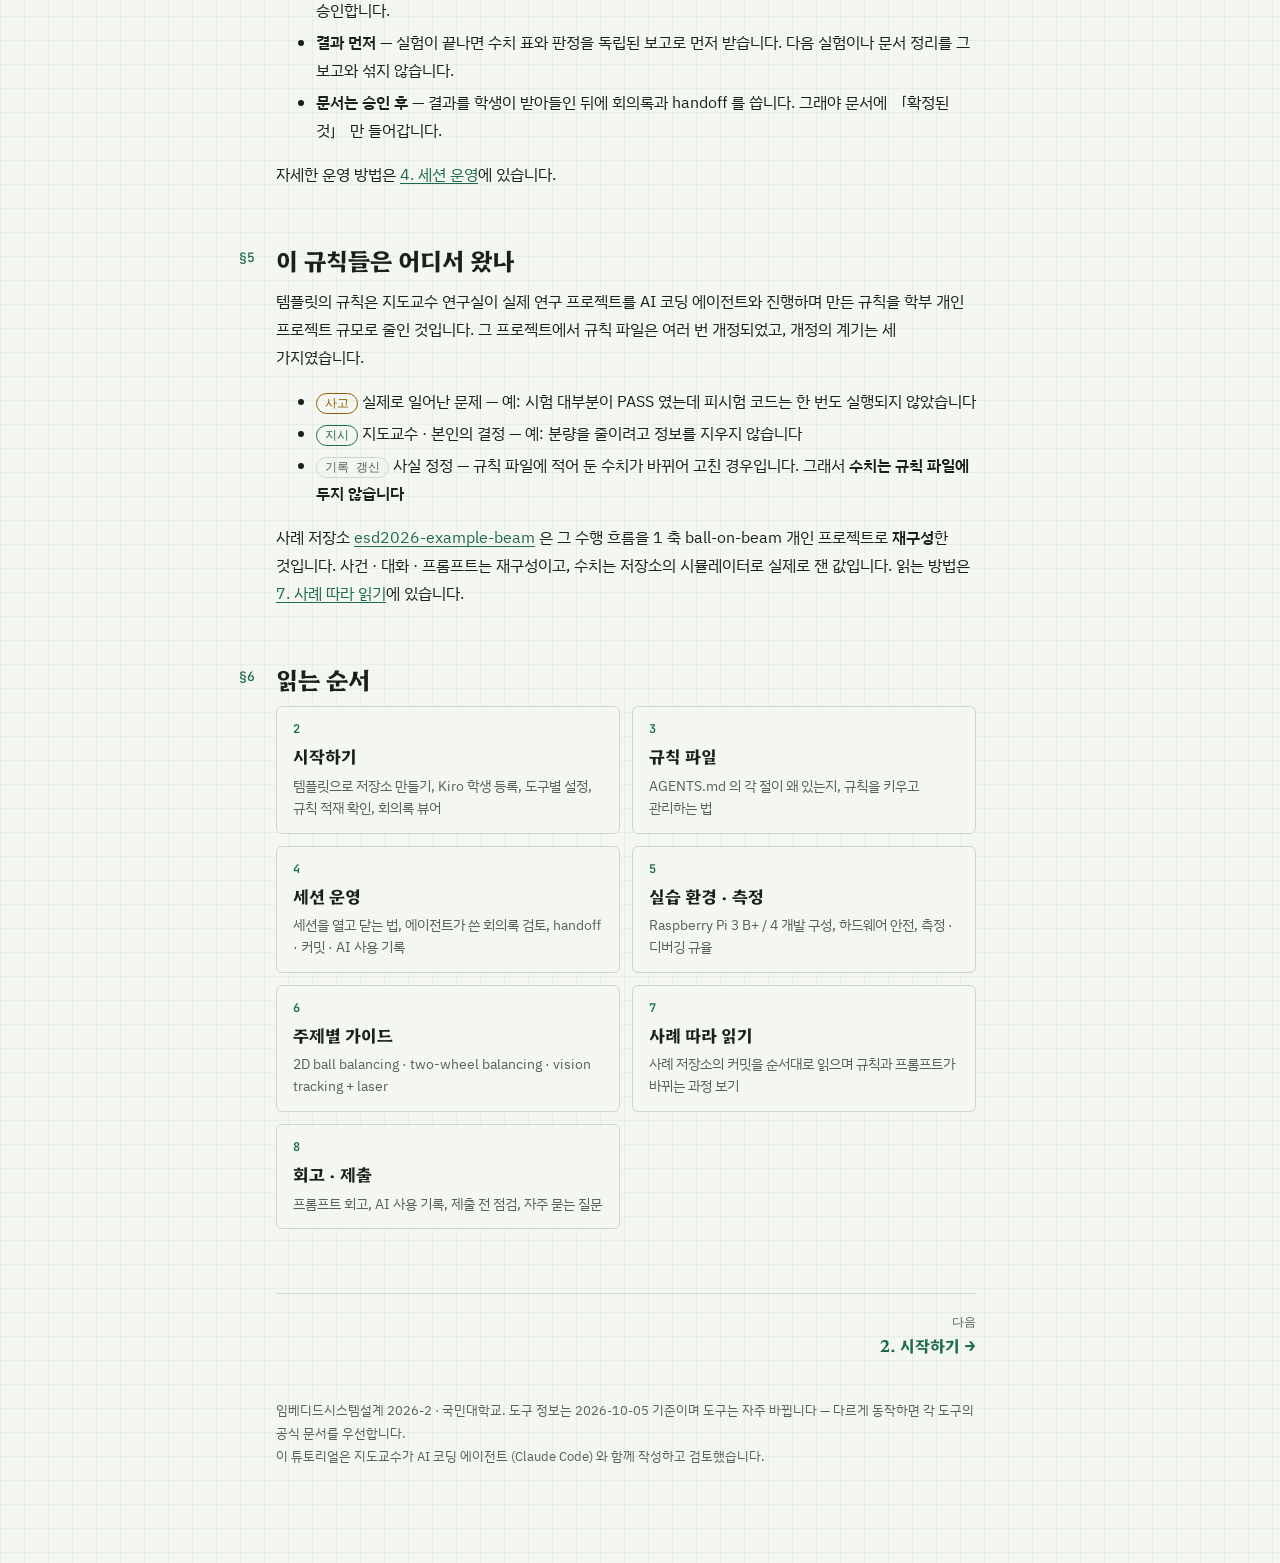
==== commit 2cc48c8a: "Gemini CLI no longer serves personal accounts since 2026-06-18; note Antigravity as unverified" ====
--- a/index.html
+++ b/index.html
@@ -35,7 +35,7 @@
   <h1>AI 에이전트와 함께하는 프로젝트 형상관리</h1>
   <p class="lede">에이전트는 세션이 끝나면 대화를 잊습니다. 이 튜토리얼은 그 기억을 <strong>파일과 git</strong>에 두는 방법을 다룹니다.
   규칙은 <code>AGENTS.md</code>, 다음 할 일은 <code>handoff.md</code>, 무슨 일이 있었고 학생이 어떤 프롬프트로 논의를 이끌었는지는 회의록과 커밋 이력에 둡니다.
-  설명은 Kiro 를 기준으로 하지만, 같은 파일이 Claude Code · Codex · Gemini CLI · GitHub Copilot · Cursor 에서도 그대로 쓰입니다.</p>
+  설명은 Kiro 를 기준으로 하지만, 같은 파일이 Claude Code · Codex · GitHub Copilot · Cursor 에서도 그대로 쓰입니다.</p>
 </header>
 
 <div class="note"><p><span class="tag">처음이라면</span>git 이나 AI 에이전트가 처음이면 <a href="start.html">0. 빠른 시작</a>에서 세 가지 질문으로 자기 경로를 고른 뒤 돌아옵니다.</p></div>
